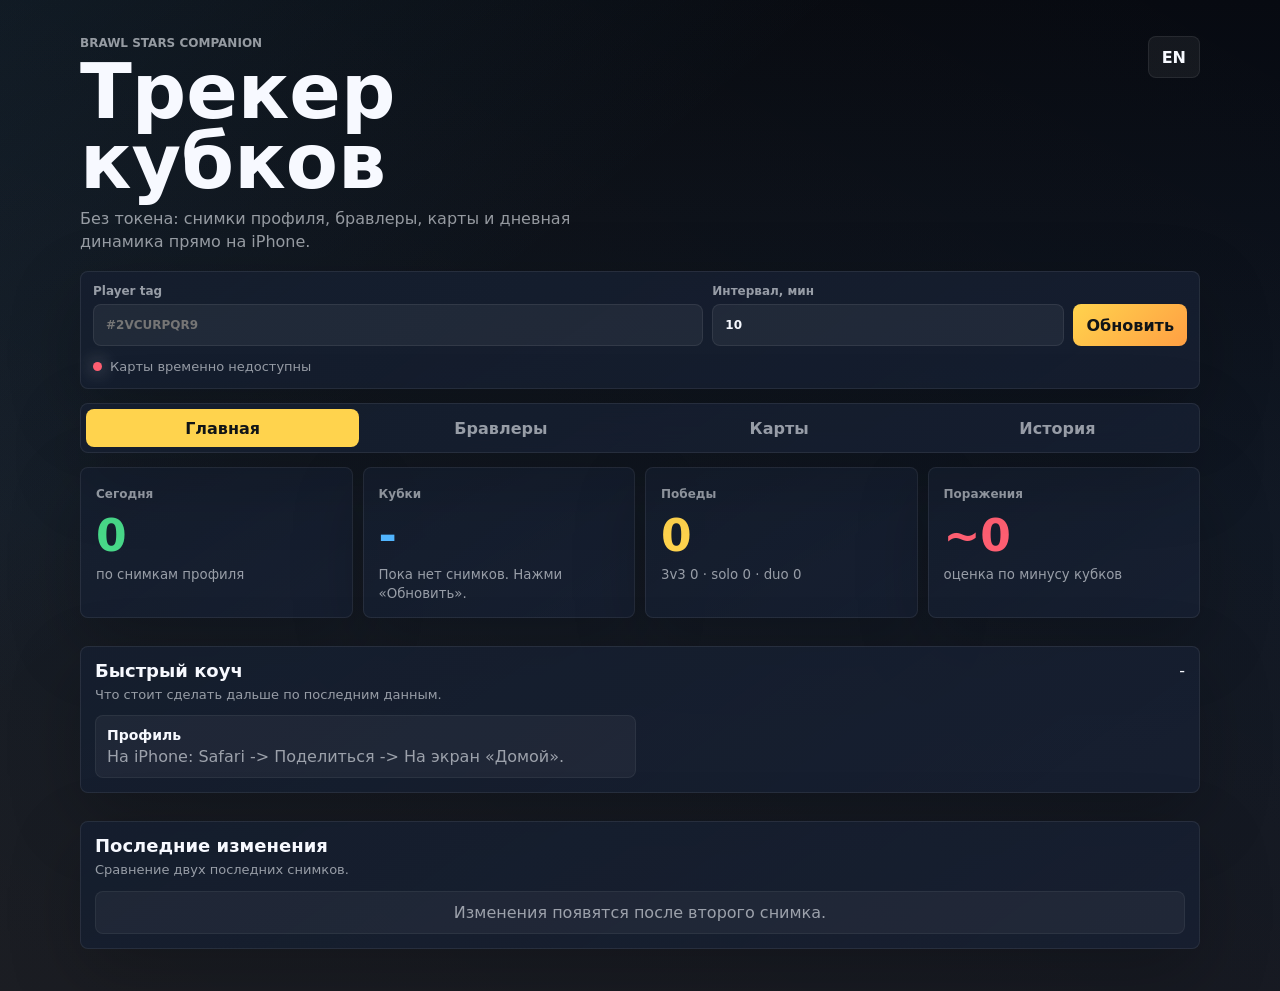
==== index.html @ f2928fd4 "Initial commit" ====
<!doctype html>
<html lang="ru">
  <head>
    <meta charset="utf-8" />
    <meta name="viewport" content="width=device-width, initial-scale=1, viewport-fit=cover" />
    <meta name="theme-color" content="#0b111d" />
    <meta name="apple-mobile-web-app-capable" content="yes" />
    <meta name="apple-mobile-web-app-status-bar-style" content="black-translucent" />
    <meta name="apple-mobile-web-app-title" content="Brawl Tracker" />
    <meta name="description" content="Tokenless Brawl Stars trophy tracker PWA with local snapshots, maps, brawlers, and RU/EN interface." />
    <title>Brawl Trophy Tracker PWA</title>
    <link rel="manifest" href="./manifest.webmanifest" />
    <link rel="apple-touch-icon" href="./icons/icon.svg" />
    <link rel="icon" href="./icons/icon.svg" />
    <link rel="stylesheet" href="./styles.css" />
  </head>
  <body>
    <main class="app-shell">
      <header class="hero">
        <div class="hero-copy">
          <p class="eyebrow" data-i18n="eyebrow">Brawl Stars companion</p>
          <h1 data-i18n="appTitle">Трекер кубков</h1>
          <p data-i18n="appSubtitle">Без токена: снимки профиля, бравлеры, карты и дневная динамика прямо на iPhone.</p>
        </div>
        <div class="hero-actions">
          <button id="languageButton" class="icon-button" type="button">EN</button>
          <button id="installButton" class="install-button hidden" type="button" data-i18n="install">Установить</button>
        </div>
      </header>

      <section class="connect-card">
        <form id="setupForm" class="setup-form">
          <label>
            <span data-i18n="playerTag">Player tag</span>
            <input id="playerTagInput" placeholder="#2VCURPQR9" autocomplete="off" inputmode="text" />
          </label>
          <label>
            <span data-i18n="syncInterval">Интервал, мин</span>
            <input id="intervalInput" type="number" min="2" max="120" value="10" />
          </label>
          <button id="syncButton" class="primary-button" type="submit" data-i18n="syncNow">Обновить</button>
        </form>
        <div class="status-line">
          <span id="statusDot" class="status-dot"></span>
          <span id="statusText" data-i18n="statusReady">Введи тег и сделай первый снимок.</span>
        </div>
      </section>

      <nav class="tabs" aria-label="Sections">
        <button class="tab active" data-tab="dashboard" type="button" data-i18n="tabDashboard">Главная</button>
        <button class="tab" data-tab="brawlers" type="button" data-i18n="tabBrawlers">Бравлеры</button>
        <button class="tab" data-tab="maps" type="button" data-i18n="tabMaps">Карты</button>
        <button class="tab" data-tab="history" type="button" data-i18n="tabHistory">История</button>
      </nav>

      <section id="dashboardTab" class="tab-panel active">
        <div class="metric-grid">
          <article class="metric-card accent-green">
            <span data-i18n="today">Сегодня</span>
            <strong id="todayDelta">0</strong>
            <small data-i18n="todayHint">по снимкам профиля</small>
          </article>
          <article class="metric-card accent-blue">
            <span data-i18n="currentTrophies">Кубки</span>
            <strong id="currentTrophies">-</strong>
            <small id="playerName">-</small>
          </article>
          <article class="metric-card accent-yellow">
            <span data-i18n="wins">Победы</span>
            <strong id="winsTotal">0</strong>
            <small id="winsSplit">3v3 0 · solo 0 · duo 0</small>
          </article>
          <article class="metric-card accent-red">
            <span data-i18n="losses">Поражения</span>
            <strong id="lossEstimate">~0</strong>
            <small data-i18n="lossesHint">оценка по минусу кубков</small>
          </article>
        </div>

        <article class="panel">
          <div class="panel-head">
            <div>
              <h2 data-i18n="quickCoach">Быстрый коуч</h2>
              <p data-i18n="quickCoachHint">Что стоит сделать дальше по последним данным.</p>
            </div>
            <span id="lastSync">-</span>
          </div>
          <div id="coachList" class="coach-list"></div>
        </article>

        <article class="panel">
          <div class="panel-head">
            <div>
              <h2 data-i18n="recentChanges">Последние изменения</h2>
              <p data-i18n="recentChangesHint">Сравнение двух последних снимков.</p>
            </div>
          </div>
          <div id="recentChanges" class="list"></div>
        </article>
      </section>

      <section id="brawlersTab" class="tab-panel">
        <article class="panel">
          <div class="panel-head sticky-head">
            <div>
              <h2 data-i18n="brawlersTitle">Бравлеры</h2>
              <p data-i18n="brawlersHint">Кубки, сила, ранг и прогресс каждого персонажа.</p>
            </div>
            <select id="brawlerSort" aria-label="Sort brawlers">
              <option value="trophies" data-i18n="sortTrophies">Кубки</option>
              <option value="power" data-i18n="sortPower">Сила</option>
              <option value="rank" data-i18n="sortRank">Ранг</option>
              <option value="name" data-i18n="sortName">Имя</option>
            </select>
          </div>
          <div id="brawlerList" class="brawler-list"></div>
        </article>
      </section>

      <section id="mapsTab" class="tab-panel">
        <article class="panel">
          <div class="panel-head">
            <div>
              <h2 data-i18n="currentMaps">Сейчас в игре</h2>
              <p data-i18n="currentMapsHint">Активные карты и режимы из BrawlAPI.</p>
            </div>
          </div>
          <div id="currentMaps" class="map-grid"></div>
        </article>

        <article class="panel">
          <div class="panel-head">
            <div>
              <h2 data-i18n="upcomingMaps">Следующие карты</h2>
              <p data-i18n="upcomingMapsHint">Отдельный список будущей ротации.</p>
            </div>
          </div>
          <div id="upcomingMaps" class="map-grid"></div>
        </article>
      </section>

      <section id="historyTab" class="tab-panel">
        <article class="panel">
          <div class="panel-head">
            <div>
              <h2 data-i18n="historyTitle">История кубков</h2>
              <p data-i18n="historyHint">Каждый столбец показывает дельту за день.</p>
            </div>
          </div>
          <div id="historyChart" class="chart"></div>
        </article>

        <article class="panel">
          <div class="panel-head">
            <div>
              <h2 data-i18n="snapshotsTitle">Снимки</h2>
              <p data-i18n="snapshotsHint">Данные хранятся локально в браузере.</p>
            </div>
            <button id="clearButton" class="danger-button" type="button" data-i18n="clear">Очистить</button>
          </div>
          <div id="snapshotList" class="list"></div>
        </article>
      </section>
    </main>

    <dialog id="mapDialog" class="map-dialog">
      <button id="closeMapDialog" class="dialog-close" type="button">×</button>
      <img id="mapPreview" alt="" />
      <div class="dialog-info">
        <strong id="mapDialogTitle"></strong>
        <span id="mapDialogMode"></span>
      </div>
    </dialog>

    <script src="./app.js" type="module"></script>
  </body>
</html>
---- styles.css ----
:root {
  color-scheme: dark;
  --bg: #070a11;
  --surface-deep: #0b111d;
  --surface: #151e2e;
  --surface-soft: #1a2638;
  --line: rgba(255, 255, 255, 0.075);
  --text: #f7f9ff;
  --muted: rgba(247, 249, 255, 0.58);
  --faint: rgba(247, 249, 255, 0.36);
  --yellow: #ffd34d;
  --green: #48d889;
  --blue: #52b6ff;
  --red: #ff5f72;
  --purple: #9b83ff;
  --pink: #ff72ae;
}

* {
  box-sizing: border-box;
}

body {
  margin: 0;
  min-height: 100vh;
  background:
    linear-gradient(140deg, rgba(82, 182, 255, 0.08), transparent 34rem),
    linear-gradient(210deg, transparent, rgba(255, 211, 77, 0.045)),
    linear-gradient(180deg, #070a11 0%, #0e1624 52%, #111521 100%);
  color: var(--text);
  font-family: Inter, ui-sans-serif, system-ui, -apple-system, BlinkMacSystemFont, "SF Pro Display", "Segoe UI", sans-serif;
  -webkit-font-smoothing: antialiased;
}

button,
input,
select {
  font: inherit;
}

button {
  cursor: pointer;
}

.app-shell {
  width: min(1120px, calc(100% - 28px));
  margin: 0 auto;
  padding: calc(env(safe-area-inset-top) + 18px) 0 calc(env(safe-area-inset-bottom) + 28px);
}

.hero,
.connect-card,
.metric-grid,
.panel,
.tabs {
  margin-bottom: 14px;
}

.hero {
  display: flex;
  align-items: flex-start;
  justify-content: space-between;
  gap: 18px;
  padding: 18px 0 4px;
}

.eyebrow,
.hero p,
.panel-head p,
.status-line,
.metric-card small,
.row span,
.coach-card span,
.map-card small,
.map-card span,
.chip-row span,
.bar-wrap span {
  color: var(--muted);
}

.eyebrow {
  margin: 0 0 7px;
  color: var(--blue);
  font-size: 12px;
  font-weight: 900;
  text-transform: uppercase;
}

h1,
h2,
p {
  margin: 0;
}

h1 {
  max-width: 11ch;
  font-size: clamp(40px, 10vw, 76px);
  line-height: 0.92;
  letter-spacing: 0;
}

h2 {
  font-size: 18px;
  line-height: 1.1;
}

.hero p:not(.eyebrow) {
  max-width: 560px;
  margin-top: 10px;
  line-height: 1.45;
}

.hero-actions {
  display: flex;
  gap: 9px;
}

.icon-button,
.install-button,
.primary-button,
.danger-button,
.tab,
select,
input {
  min-height: 42px;
  border: 1px solid var(--line);
  border-radius: 8px;
  color: var(--text);
  background: rgba(255, 255, 255, 0.055);
}

.icon-button,
.install-button,
.primary-button,
.danger-button,
.tab {
  padding: 0 13px;
  font-weight: 900;
}

.primary-button {
  color: #101417;
  border: 0;
  background: linear-gradient(135deg, var(--yellow), #ff9f43);
}

.danger-button {
  color: var(--red);
  background: rgba(255, 95, 114, 0.1);
}

.hidden {
  display: none !important;
}

.connect-card,
.panel,
.metric-card,
.tabs {
  border: 1px solid var(--line);
  border-radius: 8px;
  background: linear-gradient(145deg, rgba(21, 30, 46, 0.94), rgba(23, 32, 51, 0.78));
  box-shadow: 0 24px 72px rgba(0, 0, 0, 0.22);
}

.connect-card {
  padding: 12px;
}

.setup-form {
  display: grid;
  grid-template-columns: 1.3fr 0.75fr auto;
  gap: 9px;
  align-items: end;
}

label {
  display: grid;
  gap: 6px;
  color: var(--muted);
  font-size: 12px;
  font-weight: 800;
}

input,
select {
  width: 100%;
  padding: 0 12px;
  outline: none;
}

input:focus,
select:focus {
  border-color: rgba(82, 182, 255, 0.7);
}

.status-line {
  display: flex;
  align-items: center;
  gap: 8px;
  min-height: 30px;
  padding-top: 10px;
  font-size: 13px;
}

.status-dot {
  width: 9px;
  height: 9px;
  border-radius: 50%;
  background: var(--yellow);
  box-shadow: 0 0 18px currentColor;
}

.status-dot.good {
  background: var(--green);
}

.status-dot.bad {
  background: var(--red);
}

.tabs {
  position: sticky;
  top: env(safe-area-inset-top);
  z-index: 5;
  display: grid;
  grid-template-columns: repeat(4, 1fr);
  gap: 5px;
  padding: 5px;
  backdrop-filter: blur(18px);
}

.tab {
  min-height: 38px;
  border: 0;
  color: var(--muted);
  background: transparent;
}

.tab.active {
  color: #101417;
  background: var(--yellow);
}

.tab-panel {
  display: none;
}

.tab-panel.active {
  display: grid;
  gap: 14px;
}

.metric-grid {
  display: grid;
  grid-template-columns: repeat(4, minmax(0, 1fr));
  gap: 10px;
}

.metric-card {
  min-height: 132px;
  padding: 15px;
}

.metric-card span {
  color: var(--muted);
  font-size: 12px;
  font-weight: 900;
}

.metric-card strong {
  display: block;
  margin: 13px 0 7px;
  font-size: clamp(28px, 7vw, 44px);
  line-height: 0.95;
}

.accent-green strong,
.positive {
  color: var(--green);
}

.accent-blue strong {
  color: var(--blue);
}

.accent-yellow strong {
  color: var(--yellow);
}

.accent-red strong,
.negative {
  color: var(--red);
}

.neutral {
  color: var(--text);
}

.panel {
  padding: 14px;
  overflow: hidden;
}

.panel-head {
  display: flex;
  align-items: flex-start;
  justify-content: space-between;
  gap: 12px;
  margin-bottom: 12px;
}

.panel-head p {
  margin-top: 5px;
  font-size: 13px;
  line-height: 1.35;
}

.sticky-head {
  position: sticky;
  top: 58px;
  z-index: 4;
  padding-bottom: 9px;
  background: linear-gradient(180deg, rgba(21, 30, 46, 0.98), rgba(21, 30, 46, 0.82));
  backdrop-filter: blur(14px);
}

.coach-list,
.list,
.brawler-list,
.map-grid {
  display: grid;
  gap: 8px;
}

.coach-list {
  grid-template-columns: repeat(2, minmax(0, 1fr));
}

.coach-card,
.row,
.brawler-card,
.map-card,
.empty {
  border: 1px solid rgba(255, 255, 255, 0.06);
  border-radius: 8px;
  background: rgba(255, 255, 255, 0.045);
}

.coach-card,
.row,
.empty {
  padding: 11px;
}

.coach-card {
  display: grid;
  gap: 4px;
}

.row {
  display: flex;
  align-items: center;
  justify-content: space-between;
  gap: 12px;
}

.row strong,
.coach-card strong,
.brawler-title strong {
  font-size: 14px;
}

.row b {
  white-space: nowrap;
}

.empty {
  color: var(--muted);
  text-align: center;
}

.brawler-list {
  grid-template-columns: repeat(2, minmax(0, 1fr));
}

.brawler-card {
  display: grid;
  grid-template-columns: 56px 1fr;
  gap: 10px;
  padding: 9px;
}

.brawler-avatar {
  display: grid;
  place-items: center;
  width: 56px;
  height: 56px;
  border-radius: 8px;
  overflow: hidden;
  background: linear-gradient(145deg, rgba(255, 211, 77, 0.18), rgba(82, 182, 255, 0.09));
}

.brawler-avatar img {
  width: 100%;
  height: 100%;
  object-fit: contain;
}

.brawler-avatar span {
  color: var(--yellow);
  font-size: 24px;
  font-weight: 900;
}

.brawler-body {
  min-width: 0;
  display: grid;
  gap: 7px;
}

.brawler-title,
.chip-row {
  display: flex;
  align-items: center;
  gap: 7px;
}

.brawler-title {
  justify-content: space-between;
}

.brawler-title strong {
  overflow: hidden;
  text-overflow: ellipsis;
  white-space: nowrap;
}

.brawler-title b {
  color: var(--yellow);
}

.chip-row {
  flex-wrap: wrap;
}

.chip-row span {
  padding: 3px 6px;
  border-radius: 999px;
  background: rgba(255, 255, 255, 0.06);
  font-size: 11px;
  font-weight: 800;
}

.progress {
  height: 6px;
  border-radius: 999px;
  background: rgba(255, 255, 255, 0.08);
  overflow: hidden;
}

.progress i {
  display: block;
  height: 100%;
  border-radius: inherit;
  background: linear-gradient(90deg, var(--blue), var(--purple));
}

.map-grid {
  grid-template-columns: repeat(2, minmax(0, 1fr));
}

.map-card {
  display: grid;
  gap: 6px;
  min-height: 174px;
  padding: 8px;
  color: var(--text);
  text-align: left;
}

.map-card img {
  width: 100%;
  aspect-ratio: 16 / 9;
  border-radius: 7px;
  object-fit: cover;
  background: var(--surface-deep);
}

.map-card span {
  font-size: 12px;
  font-weight: 900;
}

.map-card strong {
  font-size: 15px;
}

.map-card small {
  justify-self: start;
  padding: 3px 7px;
  border-radius: 999px;
  background: rgba(72, 216, 137, 0.1);
  color: var(--green);
  font-weight: 900;
}

.chart {
  display: grid;
  grid-template-columns: repeat(14, minmax(18px, 1fr));
  align-items: end;
  gap: 7px;
  min-height: 210px;
}

.bar-wrap {
  display: grid;
  align-content: end;
  gap: 6px;
  min-height: 198px;
  text-align: center;
  font-size: 11px;
}

.bar {
  min-height: 8px;
  border-radius: 999px 999px 4px 4px;
  background: linear-gradient(180deg, var(--green), #268f59);
}

.bar.negative-bar {
  background: linear-gradient(180deg, var(--red), #9a3140);
}

.map-dialog {
  width: min(92vw, 720px);
  border: 1px solid var(--line);
  border-radius: 10px;
  padding: 0;
  color: var(--text);
  background: var(--surface-deep);
}

.map-dialog::backdrop {
  background: rgba(0, 0, 0, 0.72);
}

.map-dialog img {
  display: block;
  width: 100%;
  max-height: 70vh;
  object-fit: contain;
  background: #03050a;
}

.dialog-close {
  position: absolute;
  right: 10px;
  top: 10px;
  width: 38px;
  height: 38px;
  border: 0;
  border-radius: 999px;
  color: var(--text);
  background: rgba(0, 0, 0, 0.62);
  font-size: 28px;
  line-height: 1;
}

.dialog-info {
  display: grid;
  gap: 4px;
  padding: 13px;
}

.dialog-info span {
  color: var(--muted);
}

@media (max-width: 860px) {
  .hero,
  .setup-form,
  .metric-grid,
  .coach-list,
  .brawler-list {
    grid-template-columns: 1fr;
  }

  .hero,
  .setup-form {
    display: grid;
  }

  .primary-button {
    width: 100%;
  }
}

@media (max-width: 560px) {
  .app-shell {
    width: min(100% - 18px, 1120px);
  }

  .hero {
    padding-top: 8px;
  }

  .hero-actions {
    justify-content: space-between;
  }

  .tabs {
    overflow: auto;
    grid-template-columns: repeat(4, minmax(92px, 1fr));
  }

  .metric-grid,
  .map-grid {
    grid-template-columns: 1fr 1fr;
  }

  .metric-card {
    min-height: 120px;
    padding: 12px;
  }

  .map-card {
    min-height: 152px;
  }

  .chart {
    gap: 4px;
  }
}
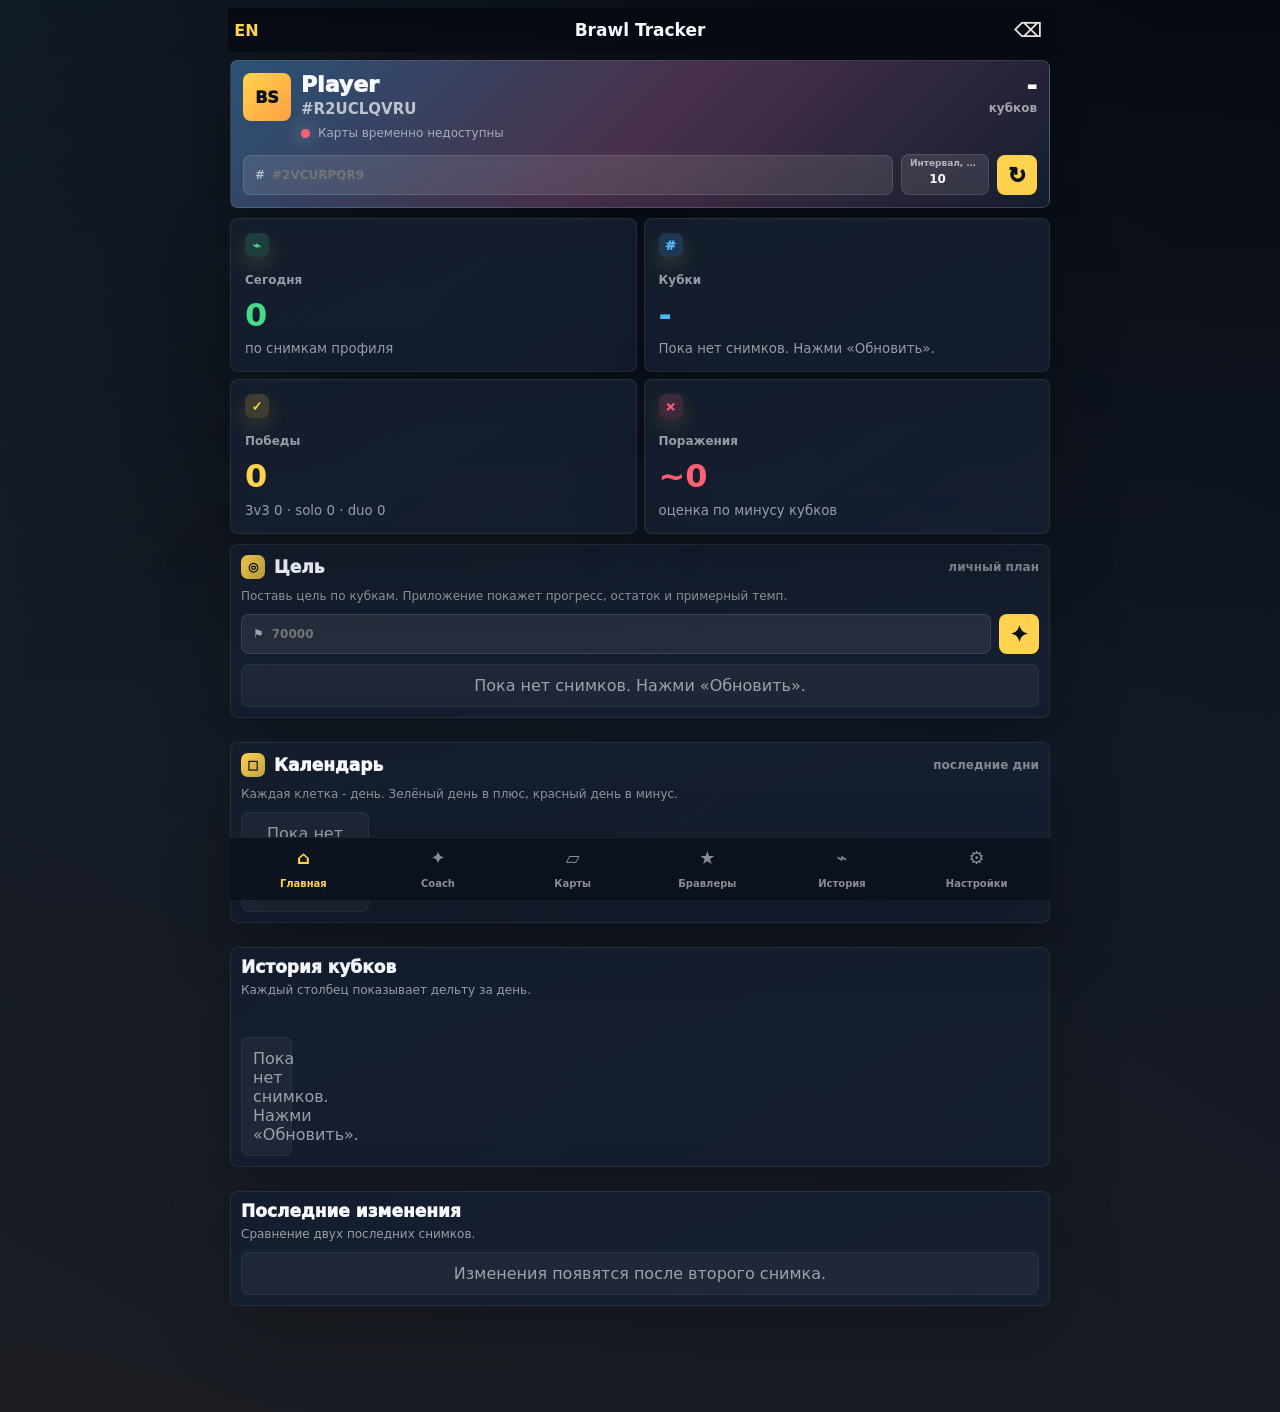
==== commit efc040a6: "Initial commit" ====
--- a/index.html
+++ b/index.html
@@ -16,61 +16,63 @@
   </head>
   <body>
     <main class="app-shell">
-      <header class="hero">
-        <div class="hero-copy">
-          <p class="eyebrow" data-i18n="eyebrow">Brawl Stars companion</p>
-          <h1 data-i18n="appTitle">Трекер кубков</h1>
-          <p data-i18n="appSubtitle">Без токена: снимки профиля, бравлеры, карты и дневная динамика прямо на iPhone.</p>
+      <header class="native-nav">
+        <button id="languageButton" class="nav-button" type="button">EN</button>
+        <strong>Brawl Tracker</strong>
+        <button id="clearButton" class="nav-button danger-nav" type="button" aria-label="Clear">⌫</button>
+      </header>
+
+      <section class="hero-card">
+        <div class="account-row">
+          <div class="account-mark" id="accountMark">BS</div>
+          <div class="account-copy">
+            <strong id="heroPlayerName">Player</strong>
+            <span id="heroPlayerTag">#R2UCLQVRU</span>
+            <div class="status-line compact">
+              <span id="statusDot" class="status-dot"></span>
+              <span id="statusText" data-i18n="statusReady">Введи тег и сделай первый снимок.</span>
+            </div>
+          </div>
+          <div class="hero-trophies">
+            <strong id="heroTrophies">-</strong>
+            <span data-i18n="trophies">кубков</span>
+          </div>
         </div>
-        <div class="hero-actions">
-          <button id="languageButton" class="icon-button" type="button">EN</button>
-          <button id="installButton" class="install-button hidden" type="button" data-i18n="install">Установить</button>
-        </div>
-      </header>
-
-      <section class="connect-card">
         <form id="setupForm" class="setup-form">
-          <label>
-            <span data-i18n="playerTag">Player tag</span>
+          <label class="tag-field">
+            <span>#</span>
             <input id="playerTagInput" placeholder="#2VCURPQR9" autocomplete="off" inputmode="text" />
           </label>
-          <label>
+          <label class="interval-field">
             <span data-i18n="syncInterval">Интервал, мин</span>
             <input id="intervalInput" type="number" min="2" max="120" value="10" />
           </label>
-          <button id="syncButton" class="primary-button" type="submit" data-i18n="syncNow">Обновить</button>
+          <button id="syncButton" class="sync-button" type="submit" aria-label="Sync">↻</button>
         </form>
-        <div class="status-line">
-          <span id="statusDot" class="status-dot"></span>
-          <span id="statusText" data-i18n="statusReady">Введи тег и сделай первый снимок.</span>
-        </div>
-      </section>
-
-      <nav class="tabs" aria-label="Sections">
-        <button class="tab active" data-tab="dashboard" type="button" data-i18n="tabDashboard">Главная</button>
-        <button class="tab" data-tab="brawlers" type="button" data-i18n="tabBrawlers">Бравлеры</button>
-        <button class="tab" data-tab="maps" type="button" data-i18n="tabMaps">Карты</button>
-        <button class="tab" data-tab="history" type="button" data-i18n="tabHistory">История</button>
-      </nav>
+      </section>
 
       <section id="dashboardTab" class="tab-panel active">
         <div class="metric-grid">
           <article class="metric-card accent-green">
+            <i class="metric-icon">⌁</i>
             <span data-i18n="today">Сегодня</span>
             <strong id="todayDelta">0</strong>
             <small data-i18n="todayHint">по снимкам профиля</small>
           </article>
           <article class="metric-card accent-blue">
+            <i class="metric-icon">#</i>
             <span data-i18n="currentTrophies">Кубки</span>
             <strong id="currentTrophies">-</strong>
             <small id="playerName">-</small>
           </article>
           <article class="metric-card accent-yellow">
+            <i class="metric-icon">✓</i>
             <span data-i18n="wins">Победы</span>
             <strong id="winsTotal">0</strong>
             <small id="winsSplit">3v3 0 · solo 0 · duo 0</small>
           </article>
           <article class="metric-card accent-red">
+            <i class="metric-icon">×</i>
             <span data-i18n="losses">Поражения</span>
             <strong id="lossEstimate">~0</strong>
             <small data-i18n="lossesHint">оценка по минусу кубков</small>
@@ -78,14 +80,40 @@
         </div>
 
         <article class="panel">
-          <div class="panel-head">
-            <div>
-              <h2 data-i18n="quickCoach">Быстрый коуч</h2>
-              <p data-i18n="quickCoachHint">Что стоит сделать дальше по последним данным.</p>
-            </div>
-            <span id="lastSync">-</span>
-          </div>
-          <div id="coachList" class="coach-list"></div>
+          <div class="section-title">
+            <i>◎</i>
+            <strong data-i18n="goalTitle">Цель</strong>
+            <span data-i18n="goalDetail">личный план</span>
+          </div>
+          <p class="info-text" data-i18n="goalHint">Поставь цель по кубкам. Приложение покажет прогресс, остаток и примерный темп.</p>
+          <div class="goal-input-row">
+            <label class="goal-input">
+              <span>⚑</span>
+              <input id="goalInput" type="number" inputmode="numeric" placeholder="70000" />
+            </label>
+            <button id="suggestGoalButton" class="sync-button" type="button">✦</button>
+          </div>
+          <div id="goalPanel" class="goal-panel"></div>
+        </article>
+
+        <article class="panel">
+          <div class="section-title">
+            <i>□</i>
+            <strong data-i18n="calendarTitle">Календарь</strong>
+            <span data-i18n="calendarDetail">последние дни</span>
+          </div>
+          <p class="info-text" data-i18n="calendarHint">Каждая клетка - день. Зелёный день в плюс, красный день в минус.</p>
+          <div id="calendarGrid" class="calendar-grid"></div>
+        </article>
+
+        <article class="panel">
+          <div class="panel-head">
+            <div>
+              <h2 data-i18n="historyTitle">История кубков</h2>
+              <p data-i18n="historyHint">Каждый столбец показывает дельту за день.</p>
+            </div>
+          </div>
+          <div id="homeHistoryChart" class="chart compact-chart"></div>
         </article>
 
         <article class="panel">
@@ -96,6 +124,19 @@
             </div>
           </div>
           <div id="recentChanges" class="list"></div>
+        </article>
+      </section>
+
+      <section id="coachTab" class="tab-panel">
+        <article class="panel">
+          <div class="panel-head">
+            <div>
+              <h2 data-i18n="quickCoach">Coach Feed</h2>
+              <p data-i18n="quickCoachHint">Что стоит сделать дальше по последним данным.</p>
+            </div>
+            <span id="lastSync">-</span>
+          </div>
+          <div id="coachList" class="coach-list"></div>
         </article>
       </section>
 
@@ -150,17 +191,50 @@
           <div id="historyChart" class="chart"></div>
         </article>
 
-        <article class="panel">
-          <div class="panel-head">
-            <div>
-              <h2 data-i18n="snapshotsTitle">Снимки</h2>
-              <p data-i18n="snapshotsHint">Данные хранятся локально в браузере.</p>
-            </div>
-            <button id="clearButton" class="danger-button" type="button" data-i18n="clear">Очистить</button>
-          </div>
+        <details class="collapse-card" open>
+          <summary>
+            <span class="summary-icon">◉</span>
+            <strong data-i18n="profile">Профиль</strong>
+            <b data-i18n="collapse">Свернуть</b>
+          </summary>
+          <div id="profileStats" class="profile-grid"></div>
+        </details>
+
+        <details class="collapse-card">
+          <summary>
+            <span class="summary-icon">▤</span>
+            <strong data-i18n="snapshotsTitle">Снимки</strong>
+            <b data-i18n="open">Открыть</b>
+          </summary>
+          <p class="info-text" data-i18n="snapshotsHint">Данные хранятся локально в браузере.</p>
           <div id="snapshotList" class="list"></div>
-        </article>
-      </section>
+        </details>
+      </section>
+
+      <section id="settingsTab" class="tab-panel">
+        <article class="panel">
+          <div class="panel-head">
+            <div>
+              <h2 data-i18n="settingsTitle">Настройки</h2>
+              <p data-i18n="settingsHint">PWA-версия хранит историю локально на этом устройстве.</p>
+            </div>
+          </div>
+          <div class="settings-list">
+            <button id="installButton" class="settings-action hidden" type="button" data-i18n="install">Установить</button>
+            <button class="settings-action" type="button" id="manualInstallButton" data-i18n="installHint">На iPhone: Safari -> Поделиться -> На экран «Домой».</button>
+            <button class="settings-action danger" type="button" id="settingsClearButton" data-i18n="clear">Очистить</button>
+          </div>
+        </article>
+      </section>
+
+      <nav class="tabs" aria-label="Sections">
+        <button class="tab active" data-tab="dashboard" type="button"><span>⌂</span><b data-i18n="tabDashboard">Главная</b></button>
+        <button class="tab" data-tab="coach" type="button"><span>✦</span><b>Coach</b></button>
+        <button class="tab" data-tab="maps" type="button"><span>▱</span><b data-i18n="tabMaps">Карты</b></button>
+        <button class="tab" data-tab="brawlers" type="button"><span>★</span><b data-i18n="tabBrawlers">Бравлеры</b></button>
+        <button class="tab" data-tab="history" type="button"><span>⌁</span><b data-i18n="tabHistory">История</b></button>
+        <button class="tab" data-tab="settings" type="button"><span>⚙</span><b data-i18n="tabSettings">Настройки</b></button>
+      </nav>
     </main>
 
     <dialog id="mapDialog" class="map-dialog">
--- a/styles.css
+++ b/styles.css
@@ -632,3 +632,624 @@
     gap: 4px;
   }
 }
+
+/* SwiftUI parity layer */
+.app-shell {
+  max-width: 520px;
+  padding-top: calc(env(safe-area-inset-top) + 8px);
+  padding-bottom: calc(env(safe-area-inset-bottom) + 92px);
+}
+
+.native-nav {
+  position: sticky;
+  top: 0;
+  z-index: 10;
+  display: grid;
+  grid-template-columns: 44px 1fr 44px;
+  align-items: center;
+  min-height: 44px;
+  margin: 0 -2px 8px;
+  color: var(--text);
+  text-align: center;
+  background: linear-gradient(180deg, rgba(7, 10, 17, 0.96), rgba(7, 10, 17, 0.72));
+  backdrop-filter: blur(18px);
+}
+
+.native-nav strong {
+  font-size: 17px;
+  font-weight: 900;
+}
+
+.nav-button {
+  width: 38px;
+  height: 38px;
+  border: 0;
+  border-radius: 999px;
+  color: var(--yellow);
+  background: transparent;
+  font-weight: 900;
+}
+
+.danger-nav {
+  color: rgba(255, 255, 255, 0.9);
+  font-size: 20px;
+}
+
+.hero-card {
+  margin-bottom: 10px;
+  padding: 12px;
+  border: 1px solid rgba(255, 255, 255, 0.12);
+  border-radius: 8px;
+  background:
+    linear-gradient(135deg, rgba(82, 182, 255, 0.34), rgba(255, 114, 174, 0.22), transparent),
+    var(--surface);
+  box-shadow: 0 14px 34px rgba(0, 0, 0, 0.22);
+}
+
+.account-row {
+  display: grid;
+  grid-template-columns: 48px 1fr 104px;
+  gap: 10px;
+  align-items: start;
+}
+
+.account-mark {
+  display: grid;
+  place-items: center;
+  width: 48px;
+  height: 48px;
+  border-radius: 8px;
+  color: #0c1118;
+  background: linear-gradient(135deg, var(--yellow), #ff9f43);
+  font-weight: 1000;
+}
+
+.account-copy {
+  min-width: 0;
+  display: grid;
+  gap: 4px;
+}
+
+.account-copy strong {
+  overflow: hidden;
+  color: var(--text);
+  font-size: 22px;
+  font-weight: 1000;
+  line-height: 1.05;
+  text-overflow: ellipsis;
+  white-space: nowrap;
+}
+
+.account-copy > span {
+  color: rgba(255, 255, 255, 0.68);
+  font-size: 15px;
+  font-weight: 800;
+}
+
+.status-line.compact {
+  min-height: 22px;
+  padding: 0;
+  font-size: 12px;
+  line-height: 1.2;
+}
+
+.hero-trophies {
+  display: grid;
+  justify-items: end;
+  gap: 3px;
+}
+
+.hero-trophies strong {
+  max-width: 104px;
+  overflow: hidden;
+  font-size: 25px;
+  font-weight: 1000;
+  line-height: 1;
+  text-overflow: ellipsis;
+  white-space: nowrap;
+}
+
+.hero-trophies span {
+  color: rgba(255, 255, 255, 0.58);
+  font-size: 12px;
+  font-weight: 800;
+}
+
+.setup-form {
+  grid-template-columns: 1fr 88px 40px;
+  gap: 8px;
+  margin-top: 10px;
+}
+
+.tag-field,
+.interval-field {
+  display: flex;
+  align-items: center;
+  gap: 7px;
+  min-height: 40px;
+  padding: 0 11px;
+  border: 1px solid rgba(255, 255, 255, 0.12);
+  border-radius: 8px;
+  color: rgba(255, 255, 255, 0.62);
+  background: rgba(255, 255, 255, 0.10);
+}
+
+.tag-field input,
+.interval-field input {
+  min-height: 0;
+  height: 38px;
+  border: 0;
+  padding: 0;
+  background: transparent;
+}
+
+.interval-field {
+  display: grid;
+  grid-template-columns: 1fr;
+  gap: 0;
+  padding: 4px 8px;
+}
+
+.interval-field span {
+  overflow: hidden;
+  font-size: 9px;
+  line-height: 1;
+  text-overflow: ellipsis;
+  white-space: nowrap;
+}
+
+.interval-field input {
+  height: 22px;
+  text-align: center;
+}
+
+.sync-button {
+  width: 40px;
+  height: 40px;
+  border: 0;
+  border-radius: 8px;
+  color: #0c1118;
+  background: var(--yellow);
+  font-size: 22px;
+  font-weight: 1000;
+}
+
+.tabs {
+  position: fixed;
+  left: 50%;
+  right: auto;
+  bottom: 0;
+  top: auto;
+  z-index: 20;
+  width: min(100%, 520px);
+  transform: translateX(-50%);
+  grid-template-columns: repeat(6, minmax(0, 1fr));
+  gap: 0;
+  margin: 0;
+  padding: 7px 6px calc(env(safe-area-inset-bottom) + 7px);
+  border-width: 1px 0 0;
+  border-radius: 0;
+  background: rgba(11, 17, 29, 0.94);
+}
+
+.tab {
+  display: grid;
+  place-items: center;
+  gap: 3px;
+  min-width: 0;
+  min-height: 48px;
+  padding: 0 2px;
+  color: rgba(255, 255, 255, 0.52);
+  font-size: 11px;
+}
+
+.tab span {
+  font-size: 18px;
+  line-height: 1;
+}
+
+.tab b {
+  max-width: 100%;
+  overflow: hidden;
+  font-size: 10px;
+  line-height: 1;
+  text-overflow: ellipsis;
+  white-space: nowrap;
+}
+
+.tab.active {
+  color: var(--yellow);
+  background: transparent;
+}
+
+.tab.active b,
+.tab.active span {
+  color: var(--yellow);
+}
+
+.tab-panel.active {
+  gap: 10px;
+}
+
+.metric-grid {
+  grid-template-columns: repeat(2, minmax(0, 1fr));
+  gap: 7px;
+  margin-bottom: 0;
+}
+
+.metric-card,
+.panel,
+.coach-card,
+.row,
+.brawler-card,
+.map-card,
+.empty {
+  border-radius: 8px;
+}
+
+.metric-card {
+  position: relative;
+  min-height: 138px;
+  padding: 14px;
+  background: linear-gradient(145deg, rgba(21, 30, 46, 0.94), rgba(23, 32, 51, 0.84));
+}
+
+.metric-icon {
+  display: grid;
+  place-items: center;
+  width: 24px;
+  height: 24px;
+  margin-bottom: 12px;
+  border-radius: 7px;
+  color: #0c1118;
+  background: linear-gradient(135deg, var(--yellow), rgba(255, 211, 77, 0.72));
+  font-style: normal;
+  font-size: 13px;
+  font-weight: 1000;
+  box-shadow: 0 8px 20px rgba(255, 211, 77, 0.16);
+}
+
+.metric-card strong {
+  margin: 12px 0 8px;
+  font-size: 32px;
+}
+
+.accent-green .metric-icon {
+  background: rgba(72, 216, 137, 0.18);
+  color: var(--green);
+}
+
+.accent-blue .metric-icon {
+  background: rgba(82, 182, 255, 0.18);
+  color: var(--blue);
+}
+
+.accent-yellow .metric-icon {
+  background: rgba(255, 211, 77, 0.18);
+  color: var(--yellow);
+}
+
+.accent-red .metric-icon {
+  background: rgba(255, 95, 114, 0.18);
+  color: var(--red);
+}
+
+.panel {
+  padding: 10px;
+  background: linear-gradient(145deg, rgba(21, 30, 46, 0.94), rgba(23, 32, 51, 0.84));
+}
+
+.panel-head {
+  align-items: center;
+  margin-bottom: 10px;
+}
+
+.panel-head h2 {
+  font-size: 17px;
+  font-weight: 1000;
+}
+
+.panel-head p {
+  font-size: 12px;
+}
+
+.section-title {
+  display: flex;
+  align-items: center;
+  gap: 9px;
+  margin-bottom: 9px;
+}
+
+.section-title i,
+.summary-icon {
+  display: grid;
+  place-items: center;
+  width: 24px;
+  height: 24px;
+  border-radius: 7px;
+  color: #0c1118;
+  background: linear-gradient(135deg, var(--yellow), rgba(255, 211, 77, 0.72));
+  font-style: normal;
+  font-size: 12px;
+  font-weight: 1000;
+}
+
+.section-title strong {
+  color: var(--text);
+  font-size: 17px;
+  font-weight: 1000;
+}
+
+.section-title span {
+  margin-left: auto;
+  color: rgba(255, 255, 255, 0.48);
+  font-size: 12px;
+  font-weight: 800;
+}
+
+.info-text {
+  margin: 0 0 10px;
+  color: rgba(255, 255, 255, 0.52);
+  font-size: 12px;
+  line-height: 1.35;
+}
+
+.goal-input-row {
+  display: grid;
+  grid-template-columns: 1fr 40px;
+  gap: 8px;
+  margin-bottom: 10px;
+}
+
+.goal-input {
+  display: flex;
+  align-items: center;
+  gap: 8px;
+  min-height: 40px;
+  padding: 0 11px;
+  border: 1px solid rgba(255, 255, 255, 0.10);
+  border-radius: 8px;
+  background: rgba(255, 255, 255, 0.07);
+}
+
+.goal-input input {
+  min-height: 0;
+  height: 38px;
+  border: 0;
+  padding: 0;
+  background: transparent;
+  font-weight: 900;
+}
+
+.goal-panel {
+  display: grid;
+  gap: 9px;
+}
+
+.goal-topline,
+.goal-stats {
+  display: flex;
+  align-items: center;
+  justify-content: space-between;
+  gap: 8px;
+}
+
+.goal-topline strong {
+  font-size: 15px;
+}
+
+.goal-topline span,
+.goal-stats span {
+  color: rgba(255, 255, 255, 0.52);
+  font-size: 12px;
+  font-weight: 800;
+}
+
+.goal-stats b {
+  color: var(--text);
+}
+
+.goal-bar {
+  height: 8px;
+  border-radius: 999px;
+  background: rgba(255, 255, 255, 0.08);
+  overflow: hidden;
+}
+
+.goal-bar i {
+  display: block;
+  height: 100%;
+  border-radius: inherit;
+  background: linear-gradient(90deg, var(--green), var(--blue));
+}
+
+.calendar-grid {
+  display: grid;
+  grid-template-columns: repeat(6, minmax(0, 1fr));
+  gap: 6px;
+}
+
+.calendar-cell {
+  display: grid;
+  gap: 3px;
+  min-height: 44px;
+  align-content: center;
+  border: 1px solid rgba(255, 255, 255, 0.06);
+  border-radius: 8px;
+  background: rgba(255, 255, 255, 0.045);
+  text-align: center;
+}
+
+.calendar-cell span {
+  color: rgba(255, 255, 255, 0.44);
+  font-size: 10px;
+  font-weight: 900;
+}
+
+.calendar-cell b {
+  font-size: 11px;
+}
+
+.calendar-cell.positive {
+  background: rgba(72, 216, 137, 0.11);
+  border-color: rgba(72, 216, 137, 0.18);
+}
+
+.calendar-cell.negative {
+  background: rgba(255, 95, 114, 0.11);
+  border-color: rgba(255, 95, 114, 0.18);
+}
+
+.collapse-card {
+  padding: 0;
+  border: 1px solid var(--line);
+  border-radius: 8px;
+  background: linear-gradient(145deg, rgba(21, 30, 46, 0.94), rgba(23, 32, 51, 0.84));
+  overflow: hidden;
+}
+
+.collapse-card summary {
+  display: flex;
+  align-items: center;
+  gap: 10px;
+  min-height: 52px;
+  padding: 10px 12px;
+  cursor: pointer;
+  list-style: none;
+}
+
+.collapse-card summary::-webkit-details-marker {
+  display: none;
+}
+
+.collapse-card summary strong {
+  color: var(--text);
+  font-size: 17px;
+  font-weight: 1000;
+}
+
+.collapse-card summary b {
+  margin-left: auto;
+  color: rgba(255, 255, 255, 0.46);
+  font-size: 11px;
+  font-weight: 1000;
+}
+
+.collapse-card > .list,
+.collapse-card > .profile-grid,
+.collapse-card > .info-text {
+  margin: 0 10px 10px;
+}
+
+.profile-grid {
+  display: grid;
+  grid-template-columns: repeat(2, minmax(0, 1fr));
+  gap: 8px;
+}
+
+.profile-stat {
+  display: grid;
+  gap: 4px;
+  min-height: 58px;
+  padding: 10px;
+  border: 1px solid rgba(255, 255, 255, 0.06);
+  border-radius: 8px;
+  background: rgba(255, 255, 255, 0.045);
+}
+
+.profile-stat span {
+  color: rgba(255, 255, 255, 0.48);
+  font-size: 11px;
+  font-weight: 900;
+}
+
+.profile-stat strong {
+  color: var(--text);
+  font-size: 16px;
+  font-weight: 1000;
+}
+
+.coach-list,
+.brawler-list,
+.map-grid {
+  grid-template-columns: 1fr;
+}
+
+.brawler-card {
+  grid-template-columns: 40px 1fr;
+  padding: 8px;
+  background: linear-gradient(145deg, rgba(21, 30, 46, 0.74), rgba(23, 32, 51, 0.48));
+}
+
+.brawler-avatar {
+  width: 40px;
+  height: 40px;
+}
+
+.chip-row {
+  gap: 5px;
+}
+
+.chip-row span {
+  padding: 3px 6px;
+  font-size: 10px;
+}
+
+.map-card {
+  min-height: auto;
+  padding: 9px;
+  background: linear-gradient(145deg, rgba(21, 30, 46, 0.74), rgba(23, 32, 51, 0.48));
+}
+
+.map-card img {
+  aspect-ratio: 16 / 9;
+}
+
+.chart {
+  min-height: 190px;
+}
+
+.compact-chart {
+  min-height: 148px;
+}
+
+.compact-chart .bar-wrap {
+  min-height: 138px;
+}
+
+.settings-list {
+  display: grid;
+  gap: 8px;
+}
+
+.settings-action {
+  min-height: 46px;
+  border: 1px solid rgba(255, 255, 255, 0.08);
+  border-radius: 8px;
+  color: var(--text);
+  background: rgba(255, 255, 255, 0.055);
+  padding: 0 12px;
+  font-weight: 900;
+  text-align: left;
+}
+
+.settings-action.danger {
+  color: var(--red);
+  background: rgba(255, 95, 114, 0.10);
+}
+
+@media (min-width: 700px) {
+  .app-shell {
+    max-width: 820px;
+  }
+
+  .tabs {
+    width: min(100%, 820px);
+  }
+
+  .brawler-list,
+  .map-grid,
+  .coach-list {
+    grid-template-columns: repeat(2, minmax(0, 1fr));
+  }
+}
